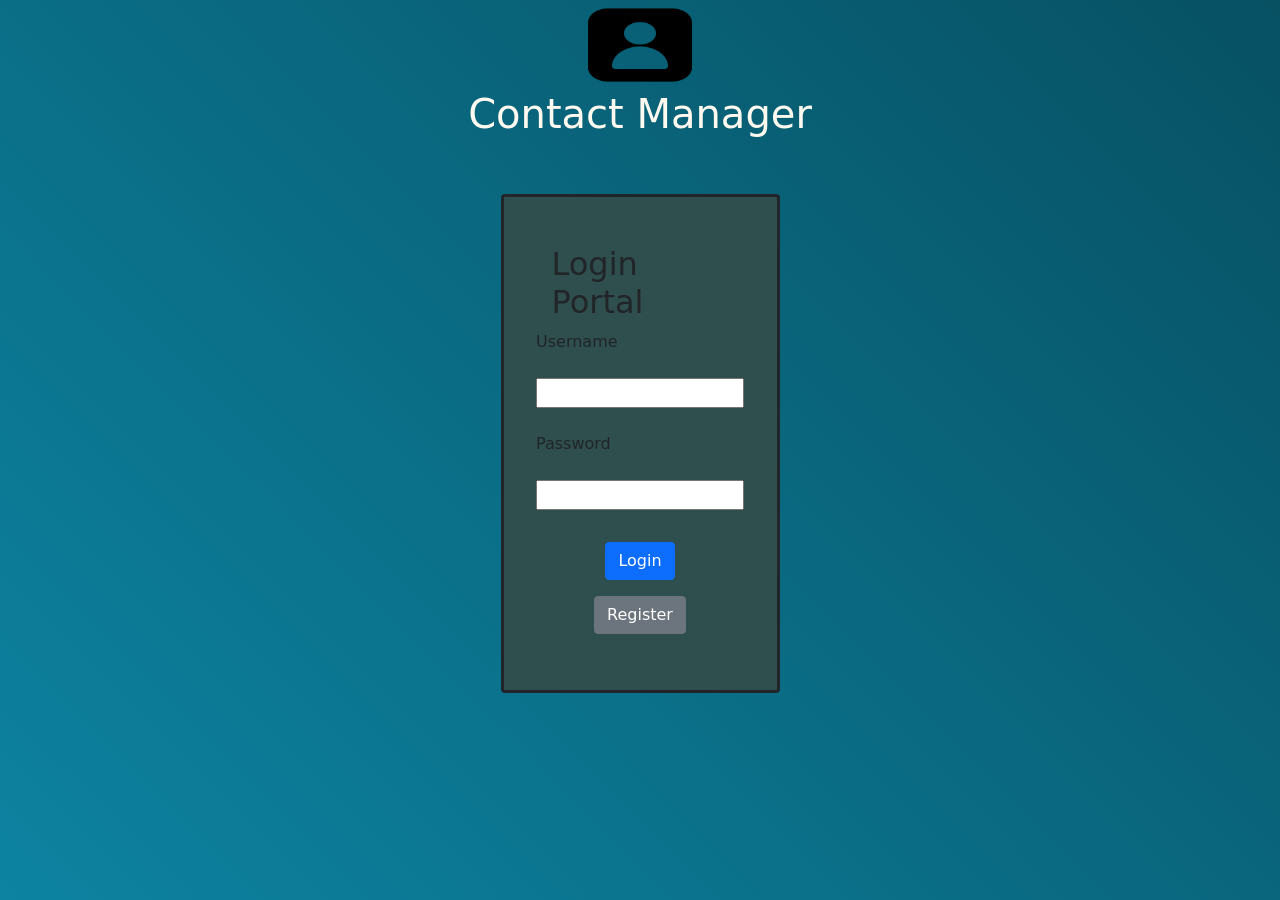
==== index.html @ 669c0401 "chore: setup bootstrap and jquery and preliminary frontend file structure" ====
<!DOCTYPE html>
<html lang="en">
    <head>
        <meta charset="UTF-8">
        <meta name="viewport" content="width=device-width, initial-scale=1.0">
        <link rel="stylesheet" href="css/bootstrap.min.css">
        <link rel="stylesheet" href="css/index.css">
        <title>Contact Manager</title>
    </head>
    <body class="login-gradient">
        <div class="container d-flex flex-column align-items-center">
            <div id="loginHeader" class="d-flex flex-column justify-content-center align-items-center">
                <img id="contactLogo" src="media/contactLogo.png" alt="Contact Manager Logo">
                <h1 class="main-text-color">Contact Manager</h1>
            </div>

            <div id="loginPortal" class="d-flex flex-column justify-content-center align-items-center w-25 m-5 p-5 border border-3 border-dark rounded form-color">
                <h2>Login Portal</h2>

                <form id="loginForm" class="d-flex flex-column justify-content-center align-items-start">
                    <label for="username">Username</label><br>
                    <input type="text" id="username" name="username"><br>

                    <label for="password">Password</label><br>
                    <input type="text" id="password" name="password"><br>
                </form>

                <div id="loginButtons" class="d-flex flex-column align-items-center">
                    <button type="submit" class="btn btn-primary m-2">Login</button>
                    <button type="submit" class="btn btn-secondary m-2">Register</button>
                </div>
            </div>
        </div>

        <script src="js/jquery-4.0.0.min.js"></script>
        <script src="js/bootstrap.bundle.min.js"></script>
    </body>
</html>
---- css/index.css ----
body {
    min-height: 100vh;
    margin: 0;
}

#contactLogo {
    width: 10vw;
    height: 10vh;
}

.login-gradient {
    background: linear-gradient(45deg, #0d83a1, #075163);
}

.form-color {
    background-color: darkslategrey;
}

.main-text-color {
    color: floralwhite;
}
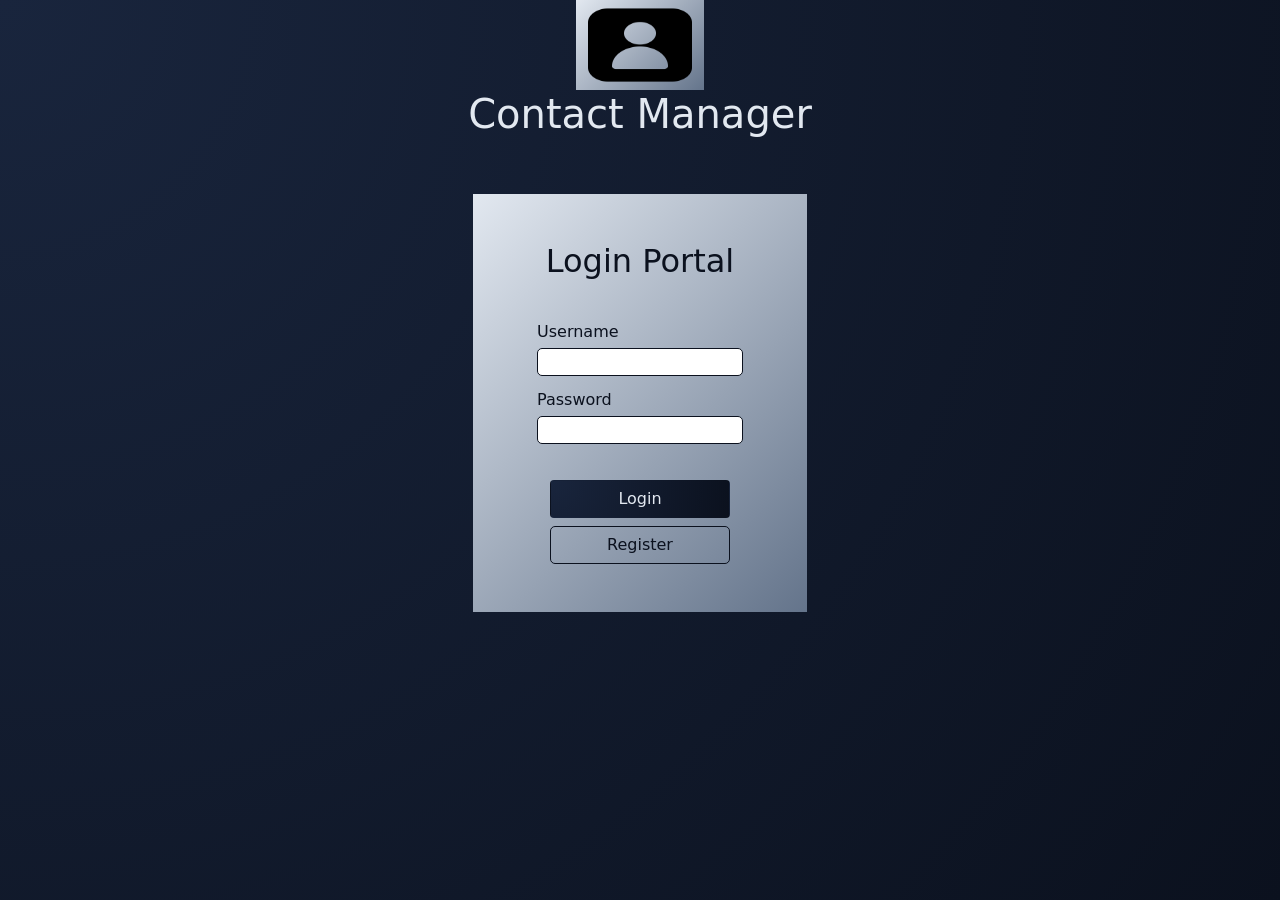
==== commit 9515a91f: "feat: implemented login page UI skeleton" ====
--- a/index.html
+++ b/index.html
@@ -7,27 +7,51 @@
         <link rel="stylesheet" href="css/index.css">
         <title>Contact Manager</title>
     </head>
-    <body class="login-gradient">
-        <div class="container d-flex flex-column align-items-center">
+    <body class="test-background">
+        <div class="container d-flex flex-column justify-content-center align-items-center">
             <div id="loginHeader" class="d-flex flex-column justify-content-center align-items-center">
-                <img id="contactLogo" src="media/contactLogo.png" alt="Contact Manager Logo">
+                <img id="contactLogo" src="media/contactLogo.png" alt="Contact Manager Logo" class="login-gradient">
                 <h1 class="main-text-color">Contact Manager</h1>
             </div>
 
-            <div id="loginPortal" class="d-flex flex-column justify-content-center align-items-center w-25 m-5 p-5 border border-3 border-dark rounded form-color">
-                <h2>Login Portal</h2>
+            <div id="loginPortal" class="d-flex flex-column justify-content-center align-items-center m-5 p-5 login-gradient">
+                <h2 class="login-text-color text-center">Login Portal</h2>
 
-                <form id="loginForm" class="d-flex flex-column justify-content-center align-items-start">
-                    <label for="username">Username</label><br>
-                    <input type="text" id="username" name="username"><br>
+                <form id="loginForm" class="d-flex flex-column justify-content-center align-items-start login-text-color m-4">
+                    <div class="m-1">
+                        <label for="username" class="my-1">Username</label><br>
+                        <input type="text" id="username" name="username" class="login-border-color"><br>
+                    </div>
 
-                    <label for="password">Password</label><br>
-                    <input type="text" id="password" name="password"><br>
+                    <div class="m-1">
+                        <label for="password" class="my-1">Password</label><br>
+                        <input type="text" id="password" name="password" class="login-border-color"><br>
+                    </div>
                 </form>
 
-                <div id="loginButtons" class="d-flex flex-column align-items-center">
-                    <button type="submit" class="btn btn-primary m-2">Login</button>
-                    <button type="submit" class="btn btn-secondary m-2">Register</button>
+                <div id="loginButtons" class="d-flex flex-column align-items-center mt-2 mb-0 w-75">
+                    <button type="submit" class="btn test-background main-text-color w-100">Login</button>
+                    <button type="submit" class="btn login-border-color login-text-color mt-2 w-100">Register</button>
+                </div>
+            </div>
+
+            <div id="registrationPortal" class="d-none flex-column justify-content-center align-items-center m-5 p-5 border border-3 border-dark rounded login-gradient">
+                <h2 class="login-text-color text-center">Account Registration</h2>
+
+                <form id="registrationForm" class="d-flex flex-column justify-content-center align-items-start login-text-color m-4">
+                    <div class="m-1">
+                        <label for="newUsername" class="my-1">Username</label><br>
+                        <input type="text" id="newUsername" name="username"><br>
+                    </div>
+
+                    <div class="m-1">
+                        <label for="newPassword" class="my-1">Password</label><br>
+                        <input type="text" id="newPassword" name="password"><br>
+                    </div>
+                </form>
+
+                <div id="registrationButtons" class="d-flex flex-column align-items-center mt-2 mb-0 w-75">
+                    <button type="submit" class="btn btn-primary m-2 w-100">Create Account</button>
                 </div>
             </div>
         </div>
--- a/css/index.css
+++ b/css/index.css
@@ -8,14 +8,36 @@
     height: 10vh;
 }
 
-.login-gradient {
-    background: linear-gradient(45deg, #0d83a1, #075163);
+#loginPortal, #registrationPortal {
+    width: 30%;
+    height: 100%;
 }
 
-.form-color {
-    background-color: darkslategrey;
+.login-gradient {
+    background: linear-gradient(135deg, #e2e8f0, #64748b);
+}
+
+.background {
+    background: linear-gradient(45deg, #0d83a1, #07fade);
+}
+
+.test-background {
+    background: radial-gradient(circle at top left, #19253d 0%, #0b111e 100%);;
+}
+
+.login-border-color {
+    border: 1px solid #0b111e;
+    border-radius: 5px;
 }
 
 .main-text-color {
-    color: floralwhite;
+    color: #e2e8f0;
+}
+
+.login-text-color {
+    color: #0b111e;
+}
+
+.img-color {
+    color: #e2e8f0;
 }
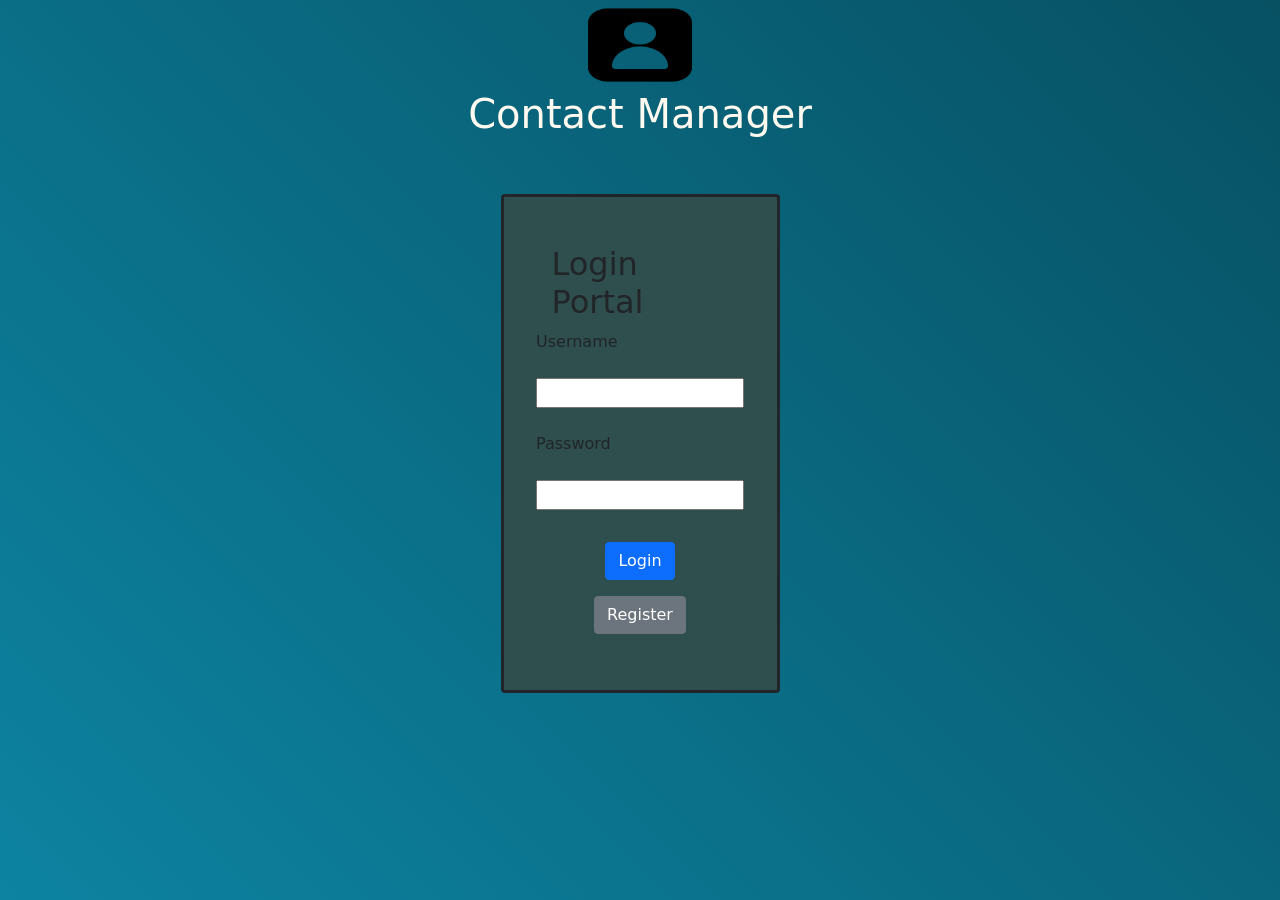
==== commit 0bfc5fec: "Merge pull request #29 from RMansoor226/iteration-3-frontend/18-set-up-front-end-project-structure-a" ====
--- a/index.html
+++ b/index.html
@@ -7,51 +7,27 @@
         <link rel="stylesheet" href="css/index.css">
         <title>Contact Manager</title>
     </head>
-    <body class="test-background">
-        <div class="container d-flex flex-column justify-content-center align-items-center">
+    <body class="login-gradient">
+        <div class="container d-flex flex-column align-items-center">
             <div id="loginHeader" class="d-flex flex-column justify-content-center align-items-center">
-                <img id="contactLogo" src="media/contactLogo.png" alt="Contact Manager Logo" class="login-gradient">
+                <img id="contactLogo" src="media/contactLogo.png" alt="Contact Manager Logo">
                 <h1 class="main-text-color">Contact Manager</h1>
             </div>
 
-            <div id="loginPortal" class="d-flex flex-column justify-content-center align-items-center m-5 p-5 login-gradient">
-                <h2 class="login-text-color text-center">Login Portal</h2>
+            <div id="loginPortal" class="d-flex flex-column justify-content-center align-items-center w-25 m-5 p-5 border border-3 border-dark rounded form-color">
+                <h2>Login Portal</h2>
 
-                <form id="loginForm" class="d-flex flex-column justify-content-center align-items-start login-text-color m-4">
-                    <div class="m-1">
-                        <label for="username" class="my-1">Username</label><br>
-                        <input type="text" id="username" name="username" class="login-border-color"><br>
-                    </div>
+                <form id="loginForm" class="d-flex flex-column justify-content-center align-items-start">
+                    <label for="username">Username</label><br>
+                    <input type="text" id="username" name="username"><br>
 
-                    <div class="m-1">
-                        <label for="password" class="my-1">Password</label><br>
-                        <input type="text" id="password" name="password" class="login-border-color"><br>
-                    </div>
+                    <label for="password">Password</label><br>
+                    <input type="text" id="password" name="password"><br>
                 </form>
 
-                <div id="loginButtons" class="d-flex flex-column align-items-center mt-2 mb-0 w-75">
-                    <button type="submit" class="btn test-background main-text-color w-100">Login</button>
-                    <button type="submit" class="btn login-border-color login-text-color mt-2 w-100">Register</button>
-                </div>
-            </div>
-
-            <div id="registrationPortal" class="d-none flex-column justify-content-center align-items-center m-5 p-5 border border-3 border-dark rounded login-gradient">
-                <h2 class="login-text-color text-center">Account Registration</h2>
-
-                <form id="registrationForm" class="d-flex flex-column justify-content-center align-items-start login-text-color m-4">
-                    <div class="m-1">
-                        <label for="newUsername" class="my-1">Username</label><br>
-                        <input type="text" id="newUsername" name="username"><br>
-                    </div>
-
-                    <div class="m-1">
-                        <label for="newPassword" class="my-1">Password</label><br>
-                        <input type="text" id="newPassword" name="password"><br>
-                    </div>
-                </form>
-
-                <div id="registrationButtons" class="d-flex flex-column align-items-center mt-2 mb-0 w-75">
-                    <button type="submit" class="btn btn-primary m-2 w-100">Create Account</button>
+                <div id="loginButtons" class="d-flex flex-column align-items-center">
+                    <button type="submit" class="btn btn-primary m-2">Login</button>
+                    <button type="submit" class="btn btn-secondary m-2">Register</button>
                 </div>
             </div>
         </div>
--- a/css/index.css
+++ b/css/index.css
@@ -8,36 +8,14 @@
     height: 10vh;
 }
 
-#loginPortal, #registrationPortal {
-    width: 30%;
-    height: 100%;
+.login-gradient {
+    background: linear-gradient(45deg, #0d83a1, #075163);
 }
 
-.login-gradient {
-    background: linear-gradient(135deg, #e2e8f0, #64748b);
-}
-
-.background {
-    background: linear-gradient(45deg, #0d83a1, #07fade);
-}
-
-.test-background {
-    background: radial-gradient(circle at top left, #19253d 0%, #0b111e 100%);;
-}
-
-.login-border-color {
-    border: 1px solid #0b111e;
-    border-radius: 5px;
+.form-color {
+    background-color: darkslategrey;
 }
 
 .main-text-color {
-    color: #e2e8f0;
-}
-
-.login-text-color {
-    color: #0b111e;
-}
-
-.img-color {
-    color: #e2e8f0;
+    color: floralwhite;
 }
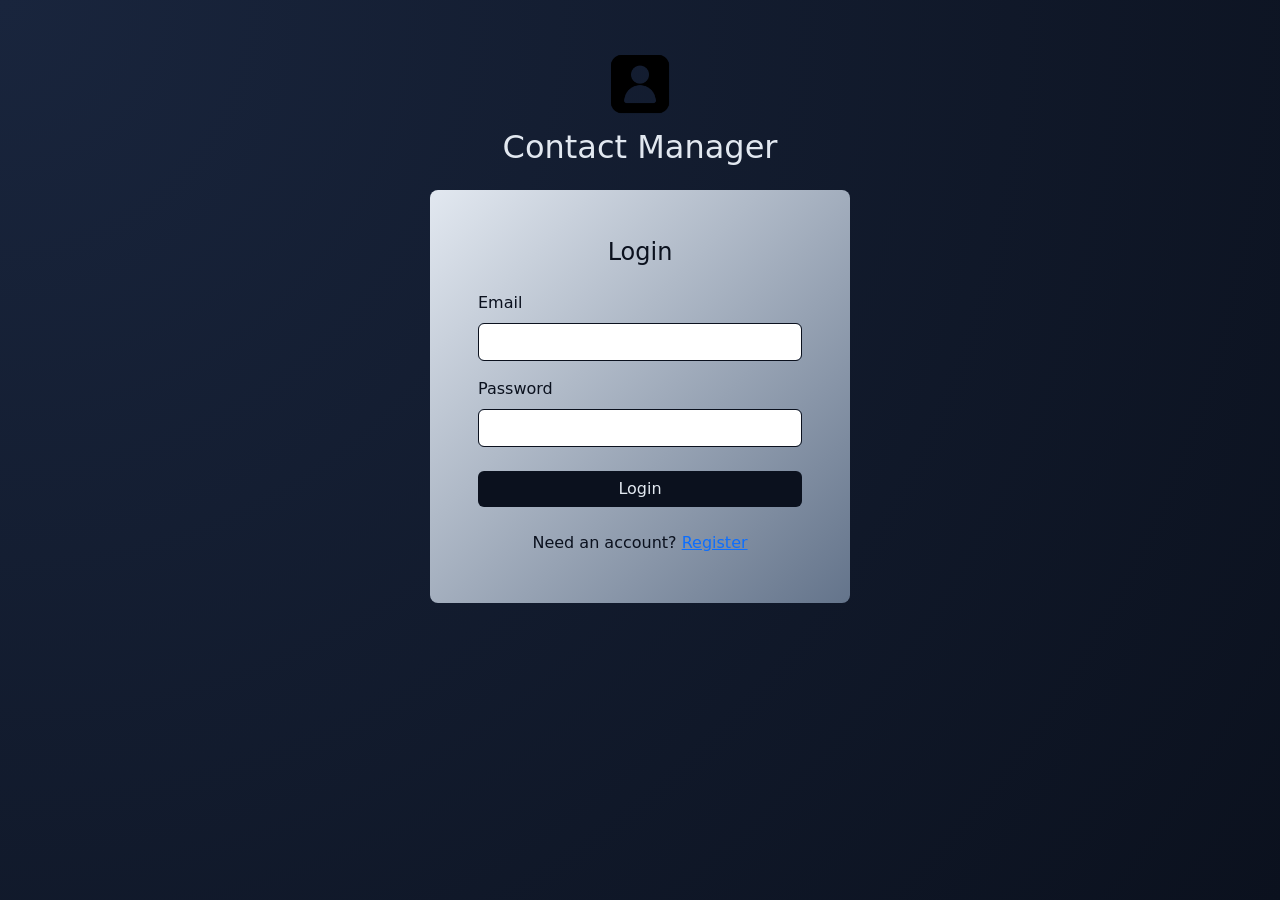
==== commit a22d35ff: "Add login, registration, and contact list pages. Registration now accepts the same username and pass" ====
--- a/index.html
+++ b/index.html
@@ -1,38 +1,40 @@
 <!DOCTYPE html>
 <html lang="en">
-    <head>
-        <meta charset="UTF-8">
-        <meta name="viewport" content="width=device-width, initial-scale=1.0">
-        <link rel="stylesheet" href="css/bootstrap.min.css">
-        <link rel="stylesheet" href="css/index.css">
-        <title>Contact Manager</title>
-    </head>
-    <body class="login-gradient">
-        <div class="container d-flex flex-column align-items-center">
-            <div id="loginHeader" class="d-flex flex-column justify-content-center align-items-center">
-                <img id="contactLogo" src="media/contactLogo.png" alt="Contact Manager Logo">
-                <h1 class="main-text-color">Contact Manager</h1>
-            </div>
+<head>
+    <meta charset="UTF-8">
+    <meta name="viewport" content="width=device-width, initial-scale=1.0">
+    <title>Contact Manager — Login</title>
+    <link href="https://cdn.jsdelivr.net/npm/bootstrap@5.3.3/dist/css/bootstrap.min.css" rel="stylesheet">
+    <link rel="stylesheet" href="css/auth.css">
+</head>
+<body>
+    <main class="container d-flex flex-column align-items-center justify-content-center py-5">
+        <header class="text-center mb-4">
+            <img class="auth-logo mb-2" src="media/contactLogo.png" alt="Contact Manager logo">
+            <h1 class="h2 mb-0">Contact Manager</h1>
+        </header>
 
-            <div id="loginPortal" class="d-flex flex-column justify-content-center align-items-center w-25 m-5 p-5 border border-3 border-dark rounded form-color">
-                <h2>Login Portal</h2>
+        <section class="auth-card rounded-3 p-4 p-md-5">
+            <h2 class="h4 text-center mb-4">Login</h2>
+            <div id="formMessage" class="alert d-none" role="status"></div>
 
-                <form id="loginForm" class="d-flex flex-column justify-content-center align-items-start">
-                    <label for="username">Username</label><br>
-                    <input type="text" id="username" name="username"><br>
+            <form id="loginForm" novalidate>
+                <div class="mb-3">
+                    <label class="form-label" for="username">Email</label>
+                    <input class="form-control" type="email" id="username" name="username" autocomplete="username" required>
+                </div>
+                <div class="mb-4">
+                    <label class="form-label" for="password">Password</label>
+                    <input class="form-control" type="password" id="password" name="password" autocomplete="current-password" required>
+                </div>
+                <button class="btn btn-login w-100" type="submit">Login</button>
+            </form>
 
-                    <label for="password">Password</label><br>
-                    <input type="text" id="password" name="password"><br>
-                </form>
-
-                <div id="loginButtons" class="d-flex flex-column align-items-center">
-                    <button type="submit" class="btn btn-primary m-2">Login</button>
-                    <button type="submit" class="btn btn-secondary m-2">Register</button>
-                </div>
-            </div>
-        </div>
-
-        <script src="js/jquery-4.0.0.min.js"></script>
-        <script src="js/bootstrap.bundle.min.js"></script>
-    </body>
-</html>+            <p class="text-center mt-4 mb-0">
+                Need an account? <a href="register.html">Register</a>
+            </p>
+        </section>
+    </main>
+    <script src="js/auth.js"></script>
+</body>
+</html>
--- a/css/auth.css
+++ b/css/auth.css
@@ -0,0 +1,178 @@
+body {
+    min-height: 100vh;
+    margin: 0;
+    background: radial-gradient(circle at top left, #19253d 0%, #0b111e 100%);
+    color: #e2e8f0;
+}
+
+.auth-logo {
+    width: 72px;
+    height: 72px;
+    object-fit: contain;
+}
+
+.auth-card {
+    width: min(100%, 420px);
+    background: linear-gradient(135deg, #e2e8f0, #64748b);
+    color: #0b111e;
+}
+
+.auth-card .form-control {
+    border: 1px solid #0b111e;
+}
+
+.btn-login {
+    background: #0b111e;
+    color: #e2e8f0;
+    border: none;
+}
+
+.btn-login:hover,
+.btn-login:focus {
+    background: #19253d;
+    color: #e2e8f0;
+}
+
+.dashboard-shell {
+    max-width: 880px;
+}
+
+.contact-board {
+    width: 100%;
+    background: linear-gradient(135deg, #e2e8f0, #64748b);
+    color: #0b111e;
+}
+
+.contact-board .form-control {
+    border: 1px solid #0b111e;
+    background: #e2e8f0;
+    color: #0b111e;
+}
+
+.contact-board .form-control:focus {
+    border-color: #0b111e;
+    box-shadow: 0 0 0 0.2rem rgba(11, 17, 30, 0.25);
+    background: #e2e8f0;
+    color: #0b111e;
+}
+
+.contact-list {
+    max-height: 60vh;
+    overflow-y: auto;
+    list-style: none;
+    margin: 0;
+    padding: 0;
+    border: 1px solid #0b111e;
+    border-radius: 8px;
+    background: rgba(11, 17, 30, 0.08);
+}
+
+.contact-list::-webkit-scrollbar {
+    width: 10px;
+}
+
+.contact-list::-webkit-scrollbar-thumb {
+    background: #0b111e;
+    border-radius: 5px;
+}
+
+.contact-row + .contact-row {
+    border-top: 1px solid rgba(11, 17, 30, 0.25);
+}
+
+.contact-summary {
+    display: flex;
+    flex-wrap: wrap;
+    align-items: baseline;
+    gap: 0.5rem 1.25rem;
+    padding: 0.8rem 1rem;
+}
+
+.contact-name {
+    background: none;
+    border: none;
+    padding: 0;
+    color: #0b111e;
+    font-weight: 600;
+    text-align: left;
+}
+
+.contact-name:hover,
+.contact-name:focus {
+    text-decoration: underline;
+}
+
+.contact-meta {
+    color: #19253d;
+    min-width: 0;
+}
+
+.contact-empty {
+    padding: 1rem;
+    margin: 0;
+}
+
+.contact-row.is-open {
+    background: #0b111e;
+    color: #e2e8f0;
+}
+
+.contact-row.is-open .contact-name,
+.contact-row.is-open .contact-meta,
+.contact-row.is-open .field-label,
+.contact-row.is-open .field-value {
+    color: #e2e8f0;
+}
+
+.contact-detail {
+    display: none;
+    padding: 0 1rem 0.85rem;
+}
+
+.contact-row.is-open .contact-detail {
+    display: block;
+}
+
+.contact-field {
+    display: flex;
+    align-items: center;
+    gap: 0.75rem;
+    padding: 0.45rem 0;
+    border-top: 1px solid rgba(226, 232, 240, 0.28);
+}
+
+.field-label {
+    width: 6.5rem;
+    flex: none;
+    font-weight: 600;
+}
+
+.field-value,
+.field-input {
+    flex: 1;
+    min-width: 0;
+}
+
+.field-input {
+    border: 1px solid #e2e8f0;
+    border-radius: 5px;
+    background: #e2e8f0;
+    color: #0b111e;
+    padding: 0.2rem 0.45rem;
+}
+
+.field-action {
+    margin-left: auto;
+    flex: none;
+    background: #e2e8f0;
+    color: #0b111e;
+    border: none;
+    border-radius: 5px;
+    padding: 0.2rem 0.65rem;
+}
+
+.field-action:hover,
+.field-action:focus {
+    background: #19253d;
+    color: #e2e8f0;
+}
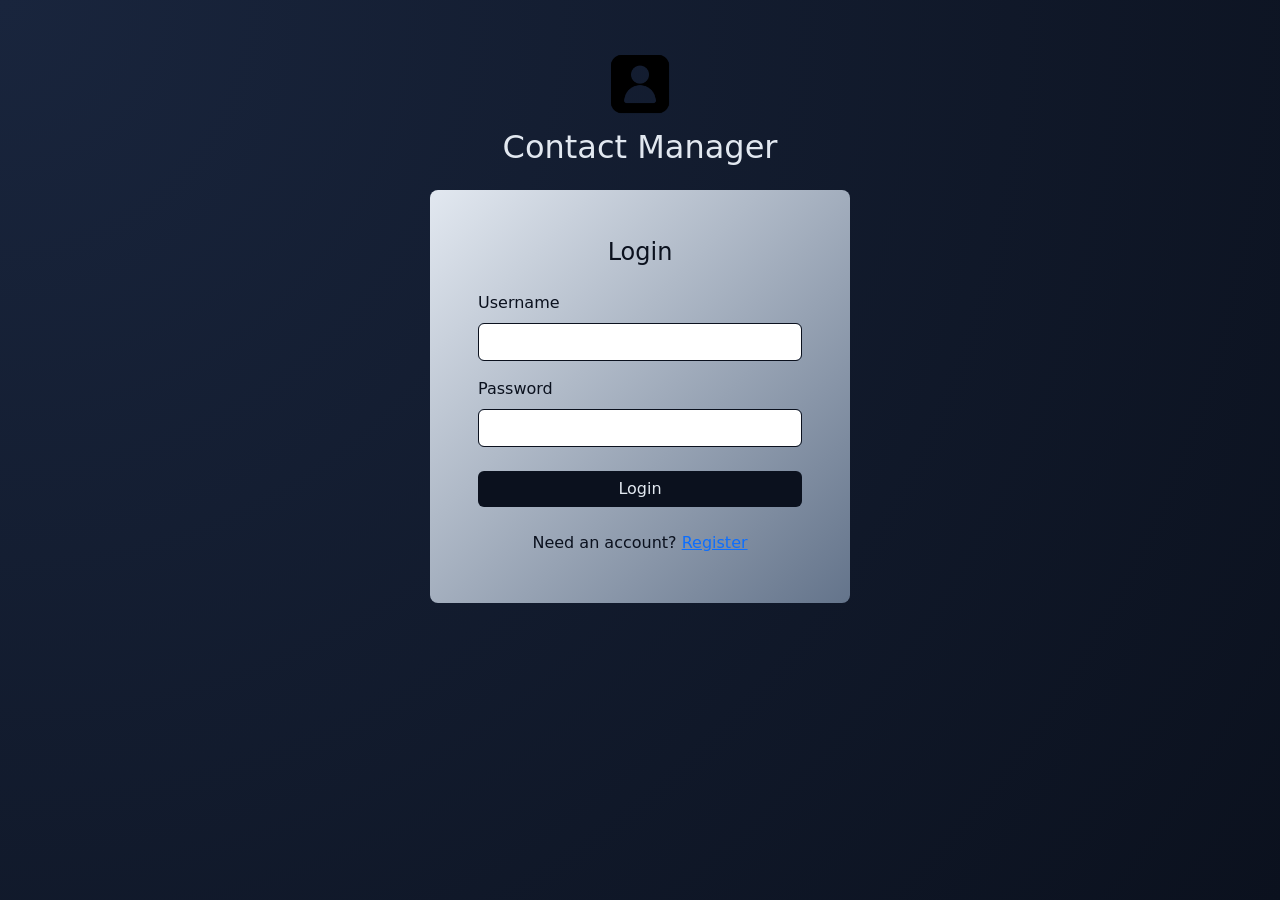
==== commit 312515b3: "bug: Fixed bug where app expected to authenticate with email instead of username" ====
--- a/index.html
+++ b/index.html
@@ -20,8 +20,8 @@
 
             <form id="loginForm" novalidate>
                 <div class="mb-3">
-                    <label class="form-label" for="username">Email</label>
-                    <input class="form-control" type="email" id="username" name="username" autocomplete="username" required>
+                    <label class="form-label" for="username">Username</label>
+                    <input class="form-control" type="text" id="username" name="username" autocomplete="username" required>
                 </div>
                 <div class="mb-4">
                     <label class="form-label" for="password">Password</label>
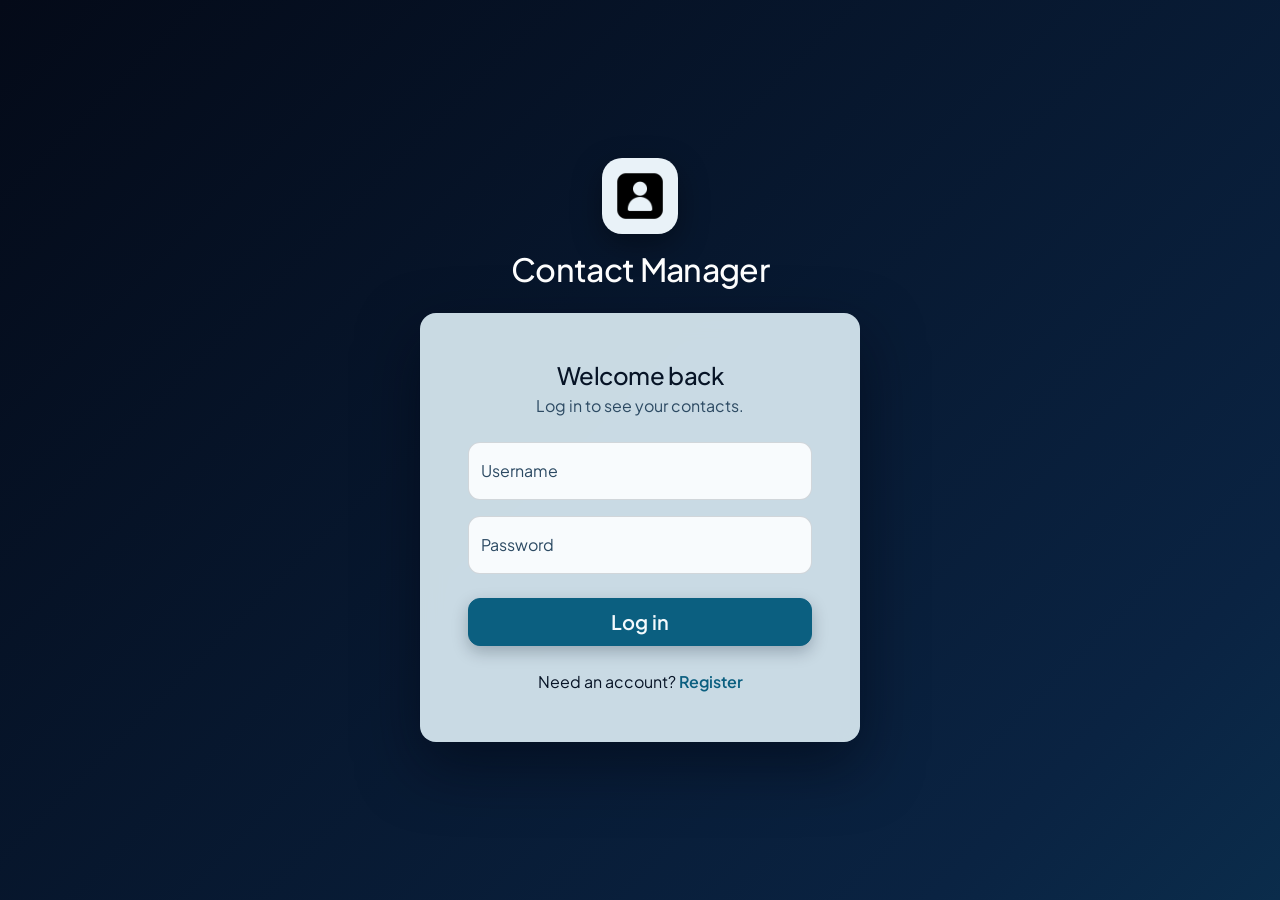
==== commit 72868d0e: "feat: Updated styling for modernized aesthetic" ====
--- a/index.html
+++ b/index.html
@@ -8,31 +8,35 @@
     <link rel="stylesheet" href="css/auth.css">
 </head>
 <body>
-    <main class="container d-flex flex-column align-items-center justify-content-center py-5">
+    <main class="container min-vh-100 d-flex flex-column align-items-center justify-content-center py-5">
         <header class="text-center mb-4">
-            <img class="auth-logo mb-2" src="media/contactLogo.png" alt="Contact Manager logo">
-            <h1 class="h2 mb-0">Contact Manager</h1>
+            <img class="auth-logo mb-3" src="media/contactLogo.png" alt="Contact Manager logo">
+            <h1 class="h2 mb-0 text-white">Contact Manager</h1>
         </header>
 
-        <section class="auth-card rounded-3 p-4 p-md-5">
-            <h2 class="h4 text-center mb-4">Login</h2>
-            <div id="formMessage" class="alert d-none" role="status"></div>
+        <section class="card auth-card rounded-4 border-0">
+            <div class="card-body p-4 p-md-5">
+                <h2 class="h4 text-center mb-1">Welcome back</h2>
+                <p class="text-center text-body-secondary mb-4">Log in to see your contacts.</p>
 
-            <form id="loginForm" novalidate>
-                <div class="mb-3">
-                    <label class="form-label" for="username">Username</label>
-                    <input class="form-control" type="text" id="username" name="username" autocomplete="username" required>
-                </div>
-                <div class="mb-4">
-                    <label class="form-label" for="password">Password</label>
-                    <input class="form-control" type="password" id="password" name="password" autocomplete="current-password" required>
-                </div>
-                <button class="btn btn-login w-100" type="submit">Login</button>
-            </form>
+                <div id="formMessage" class="alert d-none" role="status"></div>
 
-            <p class="text-center mt-4 mb-0">
-                Need an account? <a href="register.html">Register</a>
-            </p>
+                <form id="loginForm" novalidate>
+                    <div class="form-floating mb-3">
+                        <input class="form-control" type="text" id="username" name="username" placeholder="Username" autocomplete="username" required>
+                        <label for="username">Username</label>
+                    </div>
+                    <div class="form-floating mb-4">
+                        <input class="form-control" type="password" id="password" name="password" placeholder="Password" autocomplete="current-password" required>
+                        <label for="password">Password</label>
+                    </div>
+                    <button class="btn btn-login btn-lg w-100" type="submit">Log in</button>
+                </form>
+
+                <p class="text-center mt-4 mb-0">
+                    Need an account? <a href="register.html">Register</a>
+                </p>
+            </div>
         </section>
     </main>
     <script src="js/auth.js"></script>
--- a/css/auth.css
+++ b/css/auth.css
@@ -1,59 +1,174 @@
+@import url("https://fonts.googleapis.com/css2?family=Plus+Jakarta+Sans:wght@400;500;600;700;800&display=swap");
+
+/* ------------------------------------------------------------------
+   Design tokens
+   Depth rule: the further a surface sits from the background,
+   the lighter it is.
+     layer-0  animated background (darkest)
+     layer-1  cards / boards
+     layer-2  inputs, lists, sub-cards
+     layer-3  open rows, hovered rows (lightest)
+------------------------------------------------------------------- */
+:root {
+    --cm-bg-1: #040a18;
+    --cm-bg-2: #0a2342;
+    --cm-bg-3: #0d5170;
+    --cm-bg-4: #1c8ba8;
+
+    --cm-layer-1: rgba(214, 231, 240, 0.94);
+    --cm-layer-2: #e9f2f8;
+    --cm-layer-3: #f8fbfd;
+
+    --cm-ink: #071426;
+    --cm-ink-soft: #2c4a63;
+    --cm-accent: #0b5f80;
+    --cm-accent-hover: #0e7aa3;
+    --cm-line: rgba(7, 20, 38, 0.16);
+}
+
+/* ------------------------------------------------------------------
+   Animated gradient background (dark blue -> cyan -> back)
+------------------------------------------------------------------- */
 body {
     min-height: 100vh;
     margin: 0;
-    background: radial-gradient(circle at top left, #19253d 0%, #0b111e 100%);
-    color: #e2e8f0;
-}
-
+    background-color: var(--cm-bg-1);
+    color: #e6f1f7;
+    font-family: "Plus Jakarta Sans", system-ui, -apple-system, "Segoe UI", Roboto, sans-serif;
+}
+
+body::before {
+    content: "";
+    position: fixed;
+    inset: 0;
+    z-index: -1;
+    background: linear-gradient(
+        135deg,
+        var(--cm-bg-1) 0%,
+        var(--cm-bg-2) 28%,
+        var(--cm-bg-3) 55%,
+        var(--cm-bg-4) 78%,
+        var(--cm-bg-2) 100%
+    );
+    background-size: 300% 300%;
+    animation: gradient-drift 22s ease-in-out infinite;
+    will-change: background-position;
+}
+
+@keyframes gradient-drift {
+    0%   { background-position: 0% 50%; }
+    50%  { background-position: 100% 50%; }
+    100% { background-position: 0% 50%; }
+}
+
+@media (prefers-reduced-motion: reduce) {
+    body::before {
+        animation: none;
+    }
+}
+
+h1, h2, h3 {
+    letter-spacing: -0.02em;
+    font-weight: 700;
+}
+
+/* ------------------------------------------------------------------
+   Login / register / create card  (layer 1)
+------------------------------------------------------------------- */
 .auth-logo {
-    width: 72px;
-    height: 72px;
+    width: 76px;
+    height: 76px;
+    padding: 10px;
     object-fit: contain;
+    background: var(--cm-layer-2);
+    border-radius: 1.25rem;
+    box-shadow: 0 10px 30px rgba(0, 0, 0, 0.35);
 }
 
 .auth-card {
-    width: min(100%, 420px);
-    background: linear-gradient(135deg, #e2e8f0, #64748b);
-    color: #0b111e;
-}
-
-.auth-card .form-control {
-    border: 1px solid #0b111e;
-}
-
+    --bs-card-bg: var(--cm-layer-1);
+    --bs-card-color: var(--cm-ink);
+    width: min(100%, 440px);
+    background: var(--cm-layer-1);
+    color: var(--cm-ink);
+    border: 1px solid rgba(255, 255, 255, 0.45);
+    box-shadow: 0 24px 60px rgba(2, 8, 20, 0.55);
+    -webkit-backdrop-filter: blur(12px);
+    backdrop-filter: blur(12px);
+}
+
+.auth-card .text-body-secondary {
+    color: var(--cm-ink-soft) !important;
+}
+
+/* Inputs sit one layer above the card */
+.auth-card .form-control,
+.contact-board .form-control {
+    background: var(--cm-layer-3);
+    color: var(--cm-ink);
+    border: 1px solid var(--cm-line);
+    border-radius: 0.75rem;
+}
+
+.auth-card .form-floating > label {
+    color: var(--cm-ink-soft);
+}
+
+.auth-card .form-control:focus,
+.contact-board .form-control:focus {
+    background: #fff;
+    color: var(--cm-ink);
+    border-color: var(--cm-accent-hover);
+    box-shadow: 0 0 0 0.2rem rgba(14, 122, 163, 0.28);
+}
+
+.auth-card a,
+.contact-board a:not(.btn) {
+    color: var(--cm-accent);
+    font-weight: 600;
+    text-decoration: none;
+}
+
+.auth-card a:hover,
+.auth-card a:focus-visible {
+    color: var(--cm-accent-hover);
+    text-decoration: underline;
+}
+
+/* ------------------------------------------------------------------
+   Primary button (used on every page)
+------------------------------------------------------------------- */
 .btn-login {
-    background: #0b111e;
-    color: #e2e8f0;
-    border: none;
-}
-
-.btn-login:hover,
-.btn-login:focus {
-    background: #19253d;
-    color: #e2e8f0;
-}
-
+    --bs-btn-color: #f4fafd;
+    --bs-btn-bg: var(--cm-accent);
+    --bs-btn-border-color: var(--cm-accent);
+    --bs-btn-hover-color: #fff;
+    --bs-btn-hover-bg: var(--cm-accent-hover);
+    --bs-btn-hover-border-color: var(--cm-accent-hover);
+    --bs-btn-focus-shadow-rgb: 14, 122, 163;
+    --bs-btn-active-color: #fff;
+    --bs-btn-active-bg: #094c66;
+    --bs-btn-active-border-color: #094c66;
+    --bs-btn-border-radius: 0.75rem;
+    font-weight: 600;
+    box-shadow: 0 6px 16px rgba(7, 20, 38, 0.25);
+}
+
+/* ------------------------------------------------------------------
+   Dashboard (kept in sync so it matches the new look)
+------------------------------------------------------------------- */
 .dashboard-shell {
     max-width: 880px;
 }
 
 .contact-board {
     width: 100%;
-    background: linear-gradient(135deg, #e2e8f0, #64748b);
-    color: #0b111e;
-}
-
-.contact-board .form-control {
-    border: 1px solid #0b111e;
-    background: #e2e8f0;
-    color: #0b111e;
-}
-
-.contact-board .form-control:focus {
-    border-color: #0b111e;
-    box-shadow: 0 0 0 0.2rem rgba(11, 17, 30, 0.25);
-    background: #e2e8f0;
-    color: #0b111e;
+    background: var(--cm-layer-1);
+    color: var(--cm-ink);
+    border: 1px solid rgba(255, 255, 255, 0.45);
+    box-shadow: 0 24px 60px rgba(2, 8, 20, 0.55);
+    -webkit-backdrop-filter: blur(12px);
+    backdrop-filter: blur(12px);
 }
 
 .contact-list {
@@ -62,9 +177,23 @@
     list-style: none;
     margin: 0;
     padding: 0;
-    border: 1px solid #0b111e;
-    border-radius: 8px;
-    background: rgba(11, 17, 30, 0.08);
+    border: 1px solid var(--cm-line);
+    border-radius: 0.75rem;
+    background: var(--cm-layer-2);
+}
+
+.sort-item {
+    padding: 0.35rem 0.2rem 0.45rem;
+    cursor: pointer;
+    color: var(--cm-ink);
+    font-weight: 600;
+}
+
+.sort-item:hover,
+.sort-item:focus,
+.sort-item:focus-visible {
+    outline: none;
+    color: var(--cm-accent);
 }
 
 .contact-list::-webkit-scrollbar {
@@ -72,12 +201,12 @@
 }
 
 .contact-list::-webkit-scrollbar-thumb {
-    background: #0b111e;
+    background: var(--cm-accent);
     border-radius: 5px;
 }
 
 .contact-row + .contact-row {
-    border-top: 1px solid rgba(11, 17, 30, 0.25);
+    border-top: 1px solid var(--cm-line);
 }
 
 .contact-summary {
@@ -92,7 +221,7 @@
     background: none;
     border: none;
     padding: 0;
-    color: #0b111e;
+    color: var(--cm-ink);
     font-weight: 600;
     text-align: left;
 }
@@ -103,7 +232,7 @@
 }
 
 .contact-meta {
-    color: #19253d;
+    color: var(--cm-ink-soft);
     min-width: 0;
 }
 
@@ -112,16 +241,18 @@
     margin: 0;
 }
 
+/* Open row is the lightest layer */
 .contact-row.is-open {
-    background: #0b111e;
-    color: #e2e8f0;
+    background: var(--cm-layer-3);
+    color: var(--cm-ink);
+    box-shadow: inset 4px 0 0 var(--cm-accent);
 }
 
 .contact-row.is-open .contact-name,
 .contact-row.is-open .contact-meta,
 .contact-row.is-open .field-label,
 .contact-row.is-open .field-value {
-    color: #e2e8f0;
+    color: var(--cm-ink);
 }
 
 .contact-detail {
@@ -138,7 +269,7 @@
     align-items: center;
     gap: 0.75rem;
     padding: 0.45rem 0;
-    border-top: 1px solid rgba(226, 232, 240, 0.28);
+    border-top: 1px solid var(--cm-line);
 }
 
 .field-label {
@@ -154,25 +285,44 @@
 }
 
 .field-input {
-    border: 1px solid #e2e8f0;
-    border-radius: 5px;
-    background: #e2e8f0;
-    color: #0b111e;
-    padding: 0.2rem 0.45rem;
+    border: 1px solid var(--cm-line);
+    border-radius: 0.5rem;
+    background: #fff;
+    color: var(--cm-ink);
+    padding: 0.2rem 0.5rem;
+}
+
+.field-input:focus {
+    outline: none;
+    border-color: var(--cm-accent-hover);
+    box-shadow: 0 0 0 0.15rem rgba(14, 122, 163, 0.28);
 }
 
 .field-action {
     margin-left: auto;
     flex: none;
-    background: #e2e8f0;
-    color: #0b111e;
+    background: var(--cm-accent);
+    color: #fff;
     border: none;
-    border-radius: 5px;
-    padding: 0.2rem 0.65rem;
+    border-radius: 0.5rem;
+    padding: 0.2rem 0.75rem;
 }
 
 .field-action:hover,
 .field-action:focus {
-    background: #19253d;
-    color: #e2e8f0;
-}
+    background: var(--cm-accent-hover);
+    color: #fff;
+}
+
+#deleteButton.is-armed {
+    outline: 2px solid var(--cm-ink);
+    outline-offset: 2px;
+}
+
+.contact-check {
+    width: 1.05rem;
+    height: 1.05rem;
+    margin: 0;
+    flex: none;
+    accent-color: var(--cm-accent);
+}
